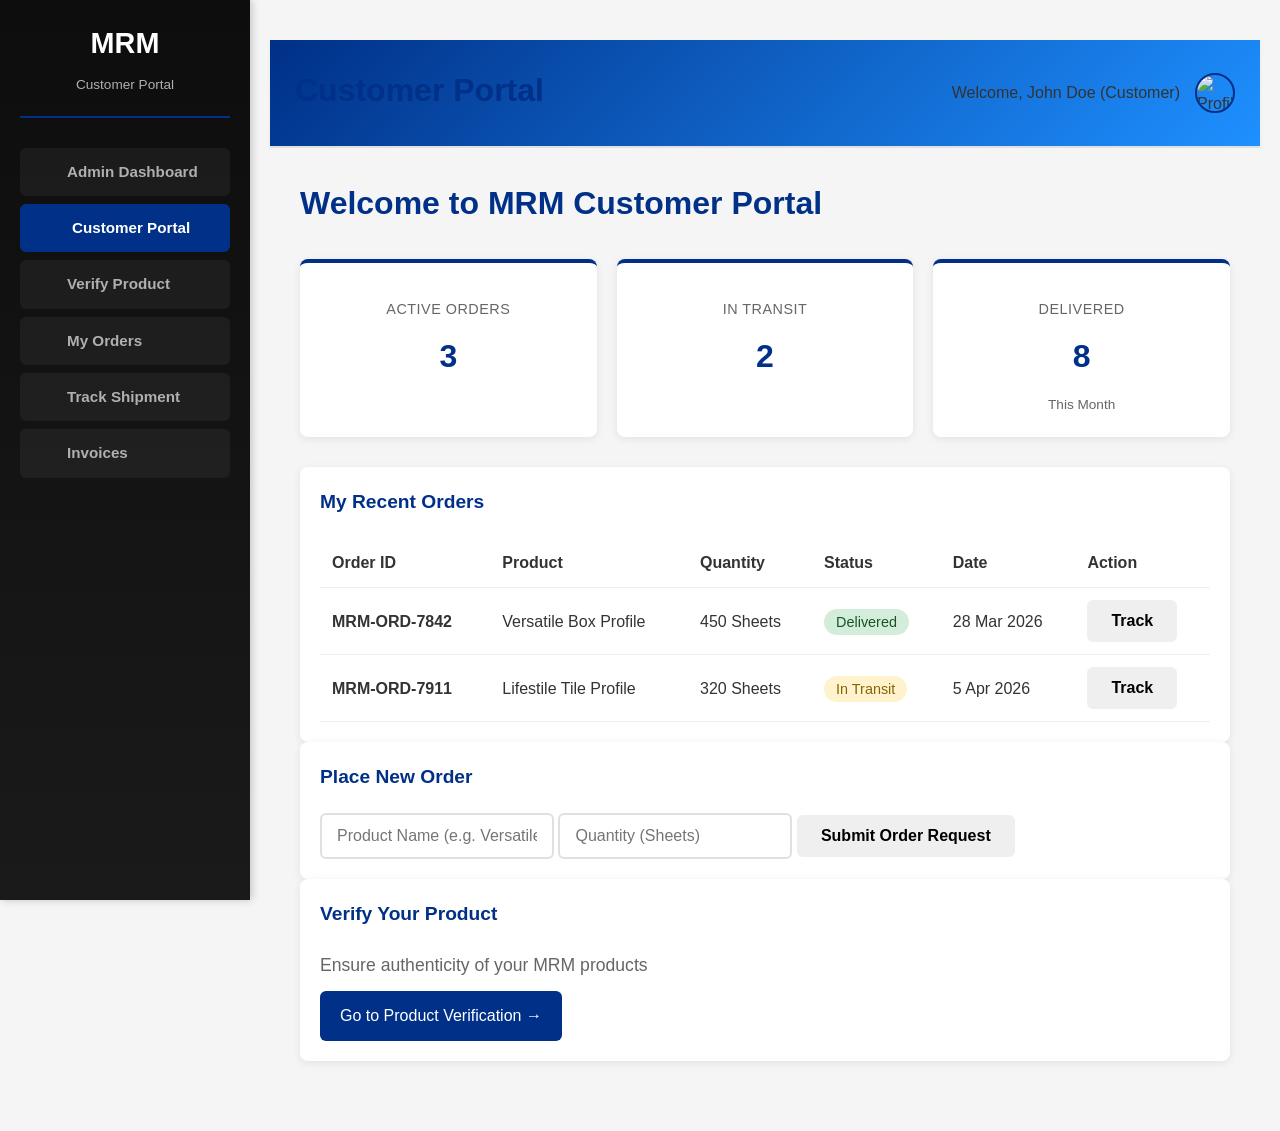
==== customer-portal.html @ 30ee1df3 "Add files via upload" ====
<!DOCTYPE html>
<html lang="en">
<head>
  <meta charset="UTF-8">
  <meta name="viewport" content="width=device-width, initial-scale=1.0">
  <title>Customer Portal | Mabati Rolling Mills</title>
  <link rel="stylesheet" href="styles.css">
<body>
  <div class="dashboard-container">
    
    <!-- Sidebar -->
    <aside class="sidebar">
      <div class="logo">
        <h2>MRM</h2>
        <p>Customer Portal</p>
      </div>
      <nav>
        <a href="dashboard.html"><i class="fas fa-tachometer-alt"></i> Admin Dashboard</a>
        <a href="customer-portal.html" class="active"><i class="fas fa-users"></i> Customer Portal</a>
        <a href="verification.html"><i class="fas fa-shield-alt"></i> Verify Product</a>
        <a href="#"><i class="fas fa-shopping-cart"></i> My Orders</a>
        <a href="#"><i class="fas fa-box"></i> Track Shipment</a>
        <a href="#"><i class="fas fa-file-invoice"></i> Invoices</a>
      </nav>
    </aside>

    <!-- Main Content -->
    <main class="main-content">
      <header class="top-navbar">
        <h2>Customer Portal</h2>
        <div class="user-info">
          <span>Welcome, John Doe (Customer)</span>
          <img src="https://via.placeholder.com/40" alt="Profile" class="profile-pic">
        </div>
      </header>

      <div class="content">
        <h1>Welcome to MRM Customer Portal</h1>
        <p class="date current-date"></p>

        <!-- Quick Stats -->
        <div class="kpi-grid">
          <div class="kpi-card">
            <i class="fas fa-shopping-bag"></i>
            <h3>Active Orders</h3>
            <h2>3</h2>
          </div>
          <div class="kpi-card">
            <i class="fas fa-truck"></i>
            <h3>In Transit</h3>
            <h2>2</h2>
          </div>
          <div class="kpi-card">
            <i class="fas fa-check-circle"></i>
            <h3>Delivered</h3>
            <h2>8</h2>
            <p>This Month</p>
          </div>
        </div>

        <!-- My Recent Orders -->
        <div class="card">
          <h3>My Recent Orders</h3>
          <table class="order-table">
            <thead>
              <tr>
                <th>Order ID</th>
                <th>Product</th>
                <th>Quantity</th>
                <th>Status</th>
                <th>Date</th>
                <th>Action</th>
              </tr>
            </thead>
            <tbody>
              <tr>
                <td><strong>MRM-ORD-7842</strong></td>
                <td>Versatile Box Profile</td>
                <td>450 Sheets</td>
                <td><span class="status delivered">Delivered</span></td>
                <td>28 Mar 2026</td>
                <td><button class="small-btn">Track</button></td>
              </tr>
              <tr>
                <td><strong>MRM-ORD-7911</strong></td>
                <td>Lifestile Tile Profile</td>
                <td>320 Sheets</td>
                <td><span class="status transit">In Transit</span></td>
                <td>5 Apr 2026</td>
                <td><button class="small-btn">Track</button></td>
              </tr>
            </tbody>
          </table>
        </div>

        <!-- Quick Order -->
        <div class="card">
          <h3>Place New Order</h3>
          <div class="order-form">
            <input type="text" placeholder="Product Name (e.g. Versatile)">
            <input type="number" placeholder="Quantity (Sheets)">
            <button onclick="placeOrder()">Submit Order Request</button>
          </div>
        </div>

        <!-- Product Verification Quick Access -->
        <div class="card">
          <h3>Verify Your Product</h3>
          <p>Ensure authenticity of your MRM products</p>
          <a href="verification.html" class="verify-link">
            <i class="fas fa-shield-alt"></i> Go to Product Verification →
          </a>
        </div>
      </div>
    </main>
  </div>

  <script src="assets/js/script.js"></script>
  <script>
    function placeOrder() {
      alert("✅ Order Request Submitted Successfully!\nOur sales team will contact you shortly.");
    }
  </script>
</body>
</html>
---- styles.css ----
/* ===== GLOBAL STYLES ===== */
* {
    margin: 0;
    padding: 0;
    box-sizing: border-box;
}

:root {
    --primary-color: #003087;
    --secondary-color: #1e90ff;
    --dark-bg: #1a1a1a;
    --light-bg: #f5f5f5;
    --white: #ffffff;
    --text-dark: #333333;
    --text-light: #666666;
    --border-color: #e0e0e0;
    --success: #27ae60;
    --warning: #f39c12;
    --danger: #e74c3c;
    --sidebar-width: 250px;
}

html {
    scroll-behavior: smooth;
}

body {
    font-family: 'Segoe UI', Tahoma, Geneva, Verdana, sans-serif;
    background-color: var(--light-bg);
    color: var(--text-dark);
    line-height: 1.6;
    margin: 0;
    padding: 0;
}

/* ===== HEADER & NAVIGATION ===== */
header {
    background: linear-gradient(135deg, var(--primary-color) 0%, var(--secondary-color) 100%);
    color: var(--white);
    padding: 30px 20px;
    text-align: center;
    box-shadow: 0 2px 8px rgba(0, 0, 0, 0.1);
    border-bottom: 4px solid var(--primary-color);
}

header h1 {
    font-size: 2em;
    margin: 0;
    font-weight: 700;
    text-shadow: 1px 1px 2px rgba(0, 0, 0, 0.2);
}

header h2 {
    font-size: 1.5em;
    margin: 10px 0 0 0;
    font-weight: 600;
}

header p {
    font-size: 0.95em;
    margin-top: 10px;
    opacity: 0.95;
}

nav {
    background-color: var(--dark-bg);
    padding: 15px 0;
    text-align: center;
    display: flex;
    justify-content: center;
    gap: 30px;
    flex-wrap: wrap;
}

nav a {
    color: var(--white);
    text-decoration: none;
    font-size: 1em;
    font-weight: 600;
    padding: 8px 16px;
    border-radius: 4px;
    transition: all 0.3s ease;
    display: inline-block;
}

nav a:hover {
    background-color: var(--primary-color);
    transform: translateY(-2px);
}

/* ===== MAIN CONTENT ===== */
main {
    padding: 40px 20px;
    max-width: 1400px;
    margin: 0 auto;
}

main h2 {
    color: var(--primary-color);
    font-size: 2em;
    margin-bottom: 15px;
    font-weight: 700;
}

main p {
    color: var(--text-light);
    font-size: 1.1em;
    line-height: 1.8;
}

/* ===== CONTAINER STYLES ===== */
.container {
    max-width: 500px;
    margin: 50px auto;
    padding: 30px;
    background-color: var(--white);
    border-radius: 8px;
    box-shadow: 0 4px 12px rgba(0, 0, 0, 0.1);
}

.container h2 {
    color: var(--primary-color);
    margin-bottom: 30px;
    text-align: center;
    font-size: 1.8em;
}

/* ===== FORMS ===== */
form {
    display: flex;
    flex-direction: column;
    gap: 15px;
}

input[type="text"],
input[type="password"],
input[type="email"],
input[type="number"],
input[type="date"],
select,
textarea {
    padding: 12px 15px;
    border: 2px solid var(--border-color);
    border-radius: 6px;
    font-size: 1em;
    font-family: inherit;
    transition: border-color 0.3s ease;
}

input[type="text"]:focus,
input[type="password"]:focus,
input[type="email"]:focus,
input[type="number"]:focus,
input[type="date"]:focus,
select:focus,
textarea:focus {
    outline: none;
    border-color: var(--primary-color);
    box-shadow: 0 0 6px rgba(0, 48, 135, 0.2);
}

textarea {
    resize: vertical;
    min-height: 120px;
}

/* ===== BUTTONS ===== */
button,
.btn {
    padding: 12px 24px;
    border: none;
    border-radius: 6px;
    font-size: 1em;
    font-weight: 600;
    cursor: pointer;
    transition: all 0.3s ease;
    display: inline-block;
    text-align: center;
    text-decoration: none;
}

button:hover,
.btn:hover {
    transform: translateY(-2px);
    box-shadow: 0 4px 12px rgba(0, 0, 0, 0.15);
}

button:active,
.btn:active {
    transform: translateY(0);
}

button[type="submit"],
.btn-primary {
    background-color: var(--primary-color);
    color: var(--white);
}

button[type="submit"]:hover,
.btn-primary:hover {
    background-color: #002058;
}

.btn-secondary {
    background-color: var(--secondary-color);
    color: var(--white);
}

.btn-secondary:hover {
    background-color: #1873cc;
}

.btn-success {
    background-color: var(--success);
    color: var(--white);
}

.btn-success:hover {
    background-color: #229954;
}

.btn-danger {
    background-color: var(--danger);
    color: var(--white);
}

.btn-danger:hover {
    background-color: #c0392b;
}

.btn-warning {
    background-color: var(--warning);
    color: var(--white);
}

.btn-warning:hover {
    background-color: #d68910;
}

/* ===== DASHBOARD LAYOUT ===== */
.dashboard-container {
    display: flex;
    min-height: 100vh;
    background-color: var(--light-bg);
}

.sidebar {
    width: var(--sidebar-width);
    background: linear-gradient(180deg, #0d0d0d 0%, var(--dark-bg) 100%);
    color: var(--white);
    padding: 20px;
    position: fixed;
    height: 100vh;
    overflow-y: auto;
    box-shadow: 2px 0 8px rgba(0, 0, 0, 0.2);
    z-index: 1000;
}

.sidebar::-webkit-scrollbar {
    width: 6px;
}

.sidebar::-webkit-scrollbar-track {
    background: rgba(255, 255, 255, 0.1);
}

.sidebar::-webkit-scrollbar-thumb {
    background: rgba(255, 255, 255, 0.3);
    border-radius: 3px;
}

.sidebar::-webkit-scrollbar-thumb:hover {
    background: rgba(255, 255, 255, 0.5);
}

.logo {
    text-align: center;
    margin-bottom: 30px;
    padding-bottom: 20px;
    border-bottom: 2px solid var(--primary-color);
}

.logo h2 {
    font-size: 1.8em;
    font-weight: 700;
    margin: 0 0 8px 0;
    color: var(--white);
}

.logo p {
    font-size: 0.85em;
    color: #b0b0b0;
    margin: 0;
}

.sidebar nav {
    display: flex;
    flex-direction: column;
    gap: 8px;
    padding: 0;
    background: none;
}

.sidebar nav a {
    padding: 12px 15px;
    border-radius: 6px;
    color: #b0b0b0;
    text-decoration: none;
    font-size: 0.95em;
    transition: all 0.3s ease;
    display: flex;
    align-items: center;
    gap: 12px;
    background: rgba(255, 255, 255, 0.05);
}

.sidebar nav a:hover,
.sidebar nav a.active {
    background-color: var(--primary-color);
    color: var(--white);
    padding-left: 20px;
}

.sidebar nav i {
    font-size: 1.1em;
    min-width: 20px;
}

.main-content {
    margin-left: var(--sidebar-width);
    flex: 1;
    display: flex;
    flex-direction: column;
}

/* ===== TOP NAVBAR ===== */
.top-navbar {
    display: flex;
    justify-content: space-between;
    align-items: center;
    background-color: var(--white);
    padding: 15px 25px;
    border-bottom: 2px solid var(--border-color);
    box-shadow: 0 2px 4px rgba(0, 0, 0, 0.05);
}

.search-bar input {
    padding: 10px 15px;
    border: 2px solid var(--border-color);
    border-radius: 6px;
    width: 250px;
    font-size: 0.95em;
}

.search-bar input:focus {
    border-color: var(--primary-color);
    box-shadow: 0 0 6px rgba(0, 48, 135, 0.15);
}

.user-info {
    display: flex;
    align-items: center;
    gap: 15px;
    color: var(--text-dark);
}

.user-info i {
    font-size: 1.2em;
    cursor: pointer;
    transition: color 0.3s ease;
}

.user-info i:hover {
    color: var(--primary-color);
}

.profile-pic {
    width: 40px;
    height: 40px;
    border-radius: 50%;
    border: 2px solid var(--primary-color);
    cursor: pointer;
}

/* ===== CONTENT AREA ===== */
.content {
    padding: 30px;
    flex: 1;
    background-color: var(--light-bg);
}

.content h1 {
    color: var(--primary-color);
    font-size: 2em;
    margin-bottom: 10px;
}

.date {
    color: var(--text-light);
    margin-bottom: 30px;
    font-size: 0.95em;
}

/* ===== KPI CARDS ===== */
.kpi-grid {
    display: grid;
    grid-template-columns: repeat(auto-fit, minmax(250px, 1fr));
    gap: 20px;
    margin-bottom: 30px;
}

.kpi-card {
    background-color: var(--white);
    padding: 20px;
    border-radius: 8px;
    box-shadow: 0 2px 8px rgba(0, 0, 0, 0.08);
    text-align: center;
    transition: all 0.3s ease;
    border-top: 4px solid var(--primary-color);
}

.kpi-card:hover {
    transform: translateY(-4px);
    box-shadow: 0 4px 16px rgba(0, 0, 0, 0.12);
}

.kpi-card i {
    font-size: 2.5em;
    color: var(--primary-color);
    margin-bottom: 15px;
    display: block;
}

.kpi-card h3 {
    color: var(--text-light);
    font-size: 0.9em;
    font-weight: 500;
    margin-bottom: 10px;
    text-transform: uppercase;
    letter-spacing: 0.5px;
}

.kpi-card h2 {
    color: var(--primary-color);
    font-size: 2em;
    margin: 10px 0;
    font-weight: 700;
}

.kpi-card p {
    font-size: 0.85em;
    margin: 10px 0 0 0;
}

.kpi-card .positive {
    color: var(--success);
    font-weight: 600;
}

.kpi-card .warning {
    color: var(--warning);
    font-weight: 600;
}

.kpi-card .danger {
    color: var(--danger);
    font-weight: 600;
}

/* ===== GRID & CARDS ===== */
.grid-2 {
    display: grid;
    grid-template-columns: repeat(auto-fit, minmax(500px, 1fr));
    gap: 20px;
    margin-bottom: 30px;
}

.card {
    background-color: var(--white);
    padding: 20px;
    border-radius: 8px;
    box-shadow: 0 2px 8px rgba(0, 0, 0, 0.08);
    transition: all 0.3s ease;
}

.card:hover {
    box-shadow: 0 4px 16px rgba(0, 0, 0, 0.12);
}

.card h3 {
    color: var(--primary-color);
    margin-bottom: 20px;
    font-size: 1.2em;
    font-weight: 600;
}

.chart-placeholder {
    background-color: var(--light-bg);
    padding: 40px;
    border-radius: 6px;
    text-align: center;
    color: var(--text-light);
    min-height: 250px;
    display: flex;
    align-items: center;
    justify-content: center;
}

/* ===== ACTIVITY LIST ===== */
.activity-list {
    list-style: none;
    padding: 0;
}

.activity-list li {
    padding: 12px;
    border-bottom: 1px solid var(--border-color);
    color: var(--text-dark);
    font-size: 0.95em;
    line-height: 1.6;
}

.activity-list li:last-child {
    border-bottom: none;
}

.activity-list strong {
    color: var(--primary-color);
    font-weight: 600;
}

/* ===== QUICK ACTIONS ===== */
.quick-actions {
    background-color: var(--white);
    padding: 20px;
    border-radius: 8px;
    box-shadow: 0 2px 8px rgba(0, 0, 0, 0.08);
}

.quick-actions h3 {
    color: var(--primary-color);
    margin-bottom: 20px;
    font-size: 1.2em;
}

.quick-actions button {
    margin-right: 10px;
    margin-bottom: 10px;
}

/* ===== RESPONSIVE DESIGN ===== */
@media (max-width: 768px) {
    .dashboard-container {
        flex-direction: column;
    }

    .sidebar {
        width: 100%;
        height: auto;
        position: relative;
        padding: 15px;
    }

    .main-content {
        margin-left: 0;
    }

    .logo {
        display: flex;
        align-items: center;
        gap: 10px;
        justify-content: flex-start;
        border-bottom: 1px solid var(--primary-color);
        margin-bottom: 15px;
    }

    .logo h2,
    .logo p {
        margin: 0;
    }

    .sidebar nav {
        flex-direction: row;
        flex-wrap: wrap;
        gap: 10px;
    }

    .sidebar nav a {
        font-size: 0.85em;
        padding: 8px 12px;
    }

    .top-navbar {
        flex-direction: column;
        gap: 15px;
        align-items: flex-start;
    }

    .search-bar input {
        width: 100%;
    }

    .content {
        padding: 15px;
    }

    .content h1 {
        font-size: 1.5em;
    }

    .grid-2 {
        grid-template-columns: 1fr;
    }

    header {
        padding: 20px 10px;
    }

    header h1 {
        font-size: 1.3em;
    }

    .quick-actions button {
        width: 100%;
        margin-bottom: 10px;
    }

    nav {
        gap: 10px;
    }

    nav a {
        font-size: 0.85em;
        padding: 6px 12px;
    }
}

@media (max-width: 480px) {
    .kpi-grid {
        grid-template-columns: 1fr;
    }

    header h1 {
        font-size: 1.1em;
    }

    .container {
        margin: 20px 10px;
        padding: 20px;
    }

    main {
        padding: 20px 10px;
    }

    .content {
        padding: 10px;
    }

    .card {
        padding: 15px;
    }

    .chart-placeholder {
        min-height: 150px;
        font-size: 0.85em;
    }

    .user-info {
        font-size: 0.85em;
    }

    .search-bar input {
        font-size: 0.85em;
    }
}

/* ===== UTILITY CLASSES ===== */
.text-center {
    text-align: center;
}

.mt-20 {
    margin-top: 20px;
}

.mb-20 {
    margin-bottom: 20px;
}

.p-20 {
    padding: 20px;
}

.rounded {
    border-radius: 6px;
}

.shadow {
    box-shadow: 0 2px 8px rgba(0, 0, 0, 0.1);
}

.hidden {
    display: none;
}

.visible {
    display: block;
}
.login-body {
  background: linear-gradient(135deg, #003087, #0056b3);
  height: 100vh;
  display: flex;
  align-items: center;
  justify-content: center;
}

.login-container {
  width: 100%;
  max-width: 420px;
}

.login-box {
  background: white;
  padding: 40px 30px;
  border-radius: 12px;
  box-shadow: 0 10px 30px rgba(0,0,0,0.2);
  text-align: center;
}

.login-header h1 {
  color: #003087;
  font-size: 42px;
  margin-bottom: 5px;
}

.login-btn {
  width: 100%;
  padding: 14px;
  background: #003087;
  color: white;
  border: none;
  border-radius: 6px;
  font-size: 1.1rem;
  cursor: pointer;
  margin-top: 15px;
}

.input-group {
  position: relative;
  margin: 15px 0;
}

.input-group i {
  position: absolute;
  left: 12px;
  top: 12px;
  color: #b10c0c;
}

.input-group input {
  width: 100%;
  padding: 12px 12px 12px 40px;
  border: 1px solid #ddd;
  border-radius: 6px;
}

.order-table {
  width: 100%;
  border-collapse: collapse;
}

.order-table th, .order-table td {
  padding: 12px;
  text-align: left;
  border-bottom: 1px solid #eee;
}

.status {
  padding: 5px 12px;
  border-radius: 20px;
  font-size: 0.9rem;
}

.status.delivered { background: white; color: green155724; }
.status.transit { background: yellow; color: brown; }

.verify-link {
  display: inline-block;
  padding: 12px 20px;
  background: #003087;
  color: white;
  text-decoration: none;
  border-radius: 6px;
  margin-top: 10px;
}
.login-body {
  background: linear-gradient(135deg, #003087, #0056b3);
  height: 100vh;
  display: flex;
  align-items: center;
  justify-content: center;
}

.login-container {
  width: 100%;
  max-width: 420px;
}

.login-box {
  background: white;
  padding: 40px 30px;
  border-radius: 12px;
  box-shadow: 0 10px 30px rgba(0,0,0,0.2);
  text-align: center;
}

.login-header h1 {
  color: #003087;
  font-size: 42px;
  margin-bottom: 5px;
}

.login-btn {
  width: 100%;
  padding: 14px;
  background: #003087;
  color: white;
  border: none;
  border-radius: 6px;
  font-size: 1.1rem;
  cursor: pointer;
  margin-top: 15px;
}

.input-group {
  position: relative;
  margin: 15px 0;
}

.input-group i {
  position: absolute;
  left: 12px;
  top: 12px;
  color: #666;
}

.input-group input {
  width: 100%;
  padding: 12px 12px 12px 40px;
  border: 1px solid #ddd;
  border-radius: 6px;
}

.order-table {
  width: 100%;
  border-collapse: collapse;
}

.order-table th, .order-table td {
  padding: 12px;
  text-align: left;
  border-bottom: 1px solid #eee;
}

.status {
  padding: 5px 12px;
  border-radius: 20px;
  font-size: 0.9rem;
}

.status.delivered { background: #d4edda; color: #155724; }
.status.transit { background: #fff3cd; color: #856404; }

.verify-link {
  display: inline-block;
  padding: 12px 20px;
  background: #003087;
  color: white;
  text-decoration: none;
  border-radius: 6px;
  margin-top: 10px;
}
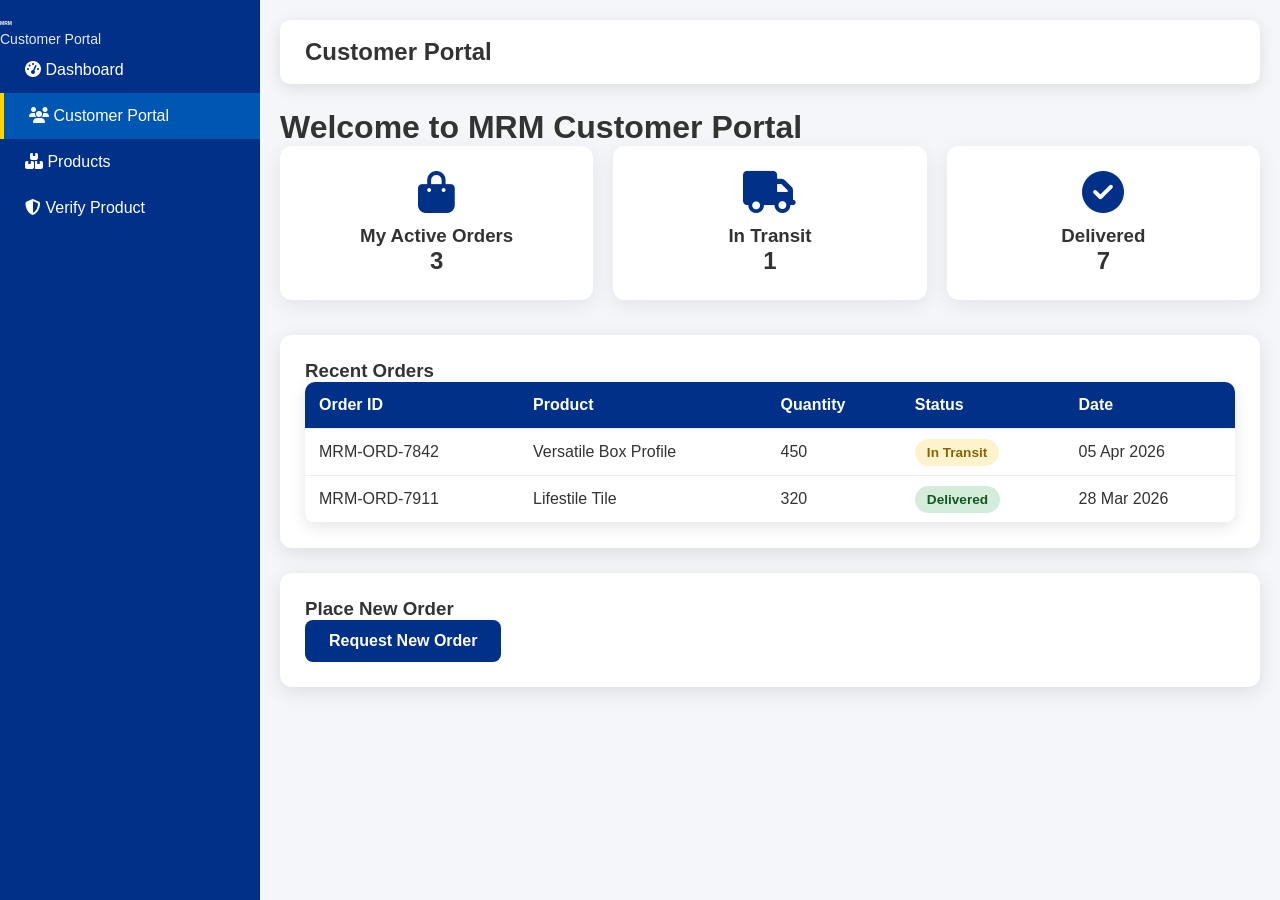
==== commit 145e8783: "Add files via upload Updated changes" ====
--- a/customer-portal.html
+++ b/customer-portal.html
@@ -3,64 +3,55 @@
 <head>
   <meta charset="UTF-8">
   <meta name="viewport" content="width=device-width, initial-scale=1.0">
-  <title>Customer Portal | Mabati Rolling Mills</title>
+  <title>Customer Portal | MRM</title>
   <link rel="stylesheet" href="styles.css">
+  <link rel="stylesheet" href="https://cdnjs.cloudflare.com/ajax/libs/font-awesome/6.5.0/css/all.min.css">
+</head>
 <body>
   <div class="dashboard-container">
-    
-    <!-- Sidebar -->
     <aside class="sidebar">
       <div class="logo">
         <h2>MRM</h2>
         <p>Customer Portal</p>
       </div>
+    
       <nav>
-        <a href="dashboard.html"><i class="fas fa-tachometer-alt"></i> Admin Dashboard</a>
+        <a href="dashboard.html"><i class="fas fa-tachometer-alt"></i> Dashboard</a>
         <a href="customer-portal.html" class="active"><i class="fas fa-users"></i> Customer Portal</a>
+        <a href="inventory.html"><i class="fas fa-boxes"></i> Products</a>
         <a href="verification.html"><i class="fas fa-shield-alt"></i> Verify Product</a>
-        <a href="#"><i class="fas fa-shopping-cart"></i> My Orders</a>
-        <a href="#"><i class="fas fa-box"></i> Track Shipment</a>
-        <a href="#"><i class="fas fa-file-invoice"></i> Invoices</a>
       </nav>
     </aside>
 
-    <!-- Main Content -->
     <main class="main-content">
       <header class="top-navbar">
         <h2>Customer Portal</h2>
-        <div class="user-info">
-          <span>Welcome, John Doe (Customer)</span>
-          <img src="https://via.placeholder.com/40" alt="Profile" class="profile-pic">
-        </div>
       </header>
 
       <div class="content">
         <h1>Welcome to MRM Customer Portal</h1>
-        <p class="date current-date"></p>
+        <p class="current-date"></p>
 
-        <!-- Quick Stats -->
         <div class="kpi-grid">
           <div class="kpi-card">
             <i class="fas fa-shopping-bag"></i>
-            <h3>Active Orders</h3>
+            <h3>My Active Orders</h3>
             <h2>3</h2>
           </div>
           <div class="kpi-card">
             <i class="fas fa-truck"></i>
             <h3>In Transit</h3>
-            <h2>2</h2>
+            <h2>1</h2>
           </div>
           <div class="kpi-card">
             <i class="fas fa-check-circle"></i>
             <h3>Delivered</h3>
-            <h2>8</h2>
-            <p>This Month</p>
+            <h2>7</h2>
           </div>
         </div>
 
-        <!-- My Recent Orders -->
         <div class="card">
-          <h3>My Recent Orders</h3>
+          <h3>Recent Orders</h3>
           <table class="order-table">
             <thead>
               <tr>
@@ -69,47 +60,30 @@
                 <th>Quantity</th>
                 <th>Status</th>
                 <th>Date</th>
-                <th>Action</th>
               </tr>
             </thead>
             <tbody>
               <tr>
-                <td><strong>MRM-ORD-7842</strong></td>
+                <td>MRM-ORD-7842</td>
                 <td>Versatile Box Profile</td>
-                <td>450 Sheets</td>
+                <td>450</td>
+                <td><span class="status transit">In Transit</span></td>
+                <td>05 Apr 2026</td>
+              </tr>
+              <tr>
+                <td>MRM-ORD-7911</td>
+                <td>Lifestile Tile</td>
+                <td>320</td>
                 <td><span class="status delivered">Delivered</span></td>
                 <td>28 Mar 2026</td>
-                <td><button class="small-btn">Track</button></td>
-              </tr>
-              <tr>
-                <td><strong>MRM-ORD-7911</strong></td>
-                <td>Lifestile Tile Profile</td>
-                <td>320 Sheets</td>
-                <td><span class="status transit">In Transit</span></td>
-                <td>5 Apr 2026</td>
-                <td><button class="small-btn">Track</button></td>
               </tr>
             </tbody>
           </table>
         </div>
 
-        <!-- Quick Order -->
         <div class="card">
           <h3>Place New Order</h3>
-          <div class="order-form">
-            <input type="text" placeholder="Product Name (e.g. Versatile)">
-            <input type="number" placeholder="Quantity (Sheets)">
-            <button onclick="placeOrder()">Submit Order Request</button>
-          </div>
-        </div>
-
-        <!-- Product Verification Quick Access -->
-        <div class="card">
-          <h3>Verify Your Product</h3>
-          <p>Ensure authenticity of your MRM products</p>
-          <a href="verification.html" class="verify-link">
-            <i class="fas fa-shield-alt"></i> Go to Product Verification →
-          </a>
+          <button onclick="placeOrder()" class="action-btn">Request New Order</button>
         </div>
       </div>
     </main>
@@ -118,7 +92,7 @@
   <script src="assets/js/script.js"></script>
   <script>
     function placeOrder() {
-      alert("✅ Order Request Submitted Successfully!\nOur sales team will contact you shortly.");
+      alert("✅ Order request submitted successfully!\nOur team will contact you shortly.");
     }
   </script>
 </body>
--- a/styles.css
+++ b/styles.css
@@ -1,883 +1,619 @@
-/* ===== GLOBAL STYLES ===== */
+/* ====================== MRM INVENTORY & ORDER MANAGEMENT SYSTEM ====================== */
+/* Final Complete CSS - Covers All Pages */
+
 * {
     margin: 0;
     padding: 0;
     box-sizing: border-box;
 }
 
-:root {
-    --primary-color: #003087;
-    --secondary-color: #1e90ff;
-    --dark-bg: #1a1a1a;
-    --light-bg: #f5f5f5;
-    --white: #ffffff;
-    --text-dark: #333333;
-    --text-light: #666666;
-    --border-color: #e0e0e0;
-    --success: #27ae60;
-    --warning: #f39c12;
-    --danger: #e74c3c;
-    --sidebar-width: 250px;
-}
-
-html {
-    scroll-behavior: smooth;
-}
-
 body {
     font-family: 'Segoe UI', Tahoma, Geneva, Verdana, sans-serif;
-    background-color: var(--light-bg);
-    color: var(--text-dark);
-    line-height: 1.6;
-    margin: 0;
-    padding: 0;
-}
-
-/* ===== HEADER & NAVIGATION ===== */
-header {
-    background: linear-gradient(135deg, var(--primary-color) 0%, var(--secondary-color) 100%);
-    color: var(--white);
-    padding: 30px 20px;
-    text-align: center;
-    box-shadow: 0 2px 8px rgba(0, 0, 0, 0.1);
-    border-bottom: 4px solid var(--primary-color);
-}
-
-header h1 {
-    font-size: 2em;
-    margin: 0;
-    font-weight: 700;
-    text-shadow: 1px 1px 2px rgba(0, 0, 0, 0.2);
-}
-
-header h2 {
-    font-size: 1.5em;
-    margin: 10px 0 0 0;
-    font-weight: 600;
-}
-
-header p {
-    font-size: 0.95em;
-    margin-top: 10px;
-    opacity: 0.95;
-}
-
-nav {
-    background-color: var(--dark-bg);
-    padding: 15px 0;
-    text-align: center;
-    display: flex;
-    justify-content: center;
-    gap: 30px;
-    flex-wrap: wrap;
-}
-
-nav a {
-    color: var(--white);
-    text-decoration: none;
-    font-size: 1em;
-    font-weight: 600;
-    padding: 8px 16px;
-    border-radius: 4px;
-    transition: all 0.3s ease;
-    display: inline-block;
-}
-
-nav a:hover {
-    background-color: var(--primary-color);
-    transform: translateY(-2px);
-}
-
-/* ===== MAIN CONTENT ===== */
-main {
-    padding: 40px 20px;
-    max-width: 1400px;
-    margin: 0 auto;
-}
-
-main h2 {
-    color: var(--primary-color);
-    font-size: 2em;
-    margin-bottom: 15px;
-    font-weight: 700;
-}
-
-main p {
-    color: var(--text-light);
-    font-size: 1.1em;
-    line-height: 1.8;
-}
-
-/* ===== CONTAINER STYLES ===== */
-.container {
-    max-width: 500px;
-    margin: 50px auto;
-    padding: 30px;
-    background-color: var(--white);
-    border-radius: 8px;
-    box-shadow: 0 4px 12px rgba(0, 0, 0, 0.1);
-}
-
-.container h2 {
-    color: var(--primary-color);
-    margin-bottom: 30px;
-    text-align: center;
-    font-size: 1.8em;
-}
-
-/* ===== FORMS ===== */
-form {
-    display: flex;
-    flex-direction: column;
-    gap: 15px;
-}
-
-input[type="text"],
-input[type="password"],
-input[type="email"],
-input[type="number"],
-input[type="date"],
-select,
-textarea {
-    padding: 12px 15px;
-    border: 2px solid var(--border-color);
-    border-radius: 6px;
-    font-size: 1em;
-    font-family: inherit;
-    transition: border-color 0.3s ease;
-}
-
-input[type="text"]:focus,
-input[type="password"]:focus,
-input[type="email"]:focus,
-input[type="number"]:focus,
-input[type="date"]:focus,
-select:focus,
-textarea:focus {
-    outline: none;
-    border-color: var(--primary-color);
-    box-shadow: 0 0 6px rgba(0, 48, 135, 0.2);
-}
-
-textarea {
-    resize: vertical;
-    min-height: 120px;
-}
-
-/* ===== BUTTONS ===== */
-button,
-.btn {
-    padding: 12px 24px;
-    border: none;
-    border-radius: 6px;
-    font-size: 1em;
-    font-weight: 600;
-    cursor: pointer;
-    transition: all 0.3s ease;
-    display: inline-block;
-    text-align: center;
-    text-decoration: none;
-}
-
-button:hover,
-.btn:hover {
-    transform: translateY(-2px);
-    box-shadow: 0 4px 12px rgba(0, 0, 0, 0.15);
-}
-
-button:active,
-.btn:active {
-    transform: translateY(0);
-}
-
-button[type="submit"],
-.btn-primary {
-    background-color: var(--primary-color);
-    color: var(--white);
-}
-
-button[type="submit"]:hover,
-.btn-primary:hover {
-    background-color: #002058;
-}
-
-.btn-secondary {
-    background-color: var(--secondary-color);
-    color: var(--white);
-}
-
-.btn-secondary:hover {
-    background-color: #1873cc;
-}
-
-.btn-success {
-    background-color: var(--success);
-    color: var(--white);
-}
-
-.btn-success:hover {
-    background-color: #229954;
-}
-
-.btn-danger {
-    background-color: var(--danger);
-    color: var(--white);
-}
-
-.btn-danger:hover {
-    background-color: #c0392b;
-}
-
-.btn-warning {
-    background-color: var(--warning);
-    color: var(--white);
-}
-
-.btn-warning:hover {
-    background-color: #d68910;
-}
-
-/* ===== DASHBOARD LAYOUT ===== */
+    background: #f4f6f9;
+    color: #333;
+}
+
+/* ====================== SIDEBAR ====================== */
 .dashboard-container {
     display: flex;
     min-height: 100vh;
-    background-color: var(--light-bg);
 }
 
 .sidebar {
-    width: var(--sidebar-width);
-    background: linear-gradient(180deg, #0d0d0d 0%, var(--dark-bg) 100%);
-    color: var(--white);
-    padding: 20px;
+    width: 260px;
+    background: #003087;
+    color: white;
+    padding: 20px 0;
     position: fixed;
     height: 100vh;
     overflow-y: auto;
-    box-shadow: 2px 0 8px rgba(0, 0, 0, 0.2);
-    z-index: 1000;
-}
-
-.sidebar::-webkit-scrollbar {
-    width: 6px;
-}
-
-.sidebar::-webkit-scrollbar-track {
-    background: rgba(255, 255, 255, 0.1);
-}
-
-.sidebar::-webkit-scrollbar-thumb {
-    background: rgba(255, 255, 255, 0.3);
-    border-radius: 3px;
-}
-
-.sidebar::-webkit-scrollbar-thumb:hover {
-    background: rgba(255, 255, 255, 0.5);
-}
-
-.logo {
+    z-index: 100;
+}
+
+.logo.img-container {
     text-align: center;
     margin-bottom: 30px;
-    padding-bottom: 20px;
-    border-bottom: 2px solid var(--primary-color);
+    padding: 0 20px;
+    max-width: 100%;
 }
 
 .logo h2 {
-    font-size: 1.8em;
-    font-weight: 700;
-    margin: 0 0 8px 0;
-    color: var(--white);
+    font-size: 5px;
+    margin-bottom: 5px;
 }
 
 .logo p {
-    font-size: 0.85em;
-    color: #b0b0b0;
-    margin: 0;
-}
-
-.sidebar nav {
-    display: flex;
-    flex-direction: column;
-    gap: 8px;
-    padding: 0;
-    background: none;
+    font-size: 14px;
+    opacity: 0.9;
 }
 
 .sidebar nav a {
-    padding: 12px 15px;
-    border-radius: 6px;
-    color: #b0b0b0;
+    display: block;
+    padding: 14px 25px;
+    color: white;
     text-decoration: none;
-    font-size: 0.95em;
-    transition: all 0.3s ease;
-    display: flex;
-    align-items: center;
-    gap: 12px;
-    background: rgba(255, 255, 255, 0.05);
+    transition: all 0.3s;
 }
 
 .sidebar nav a:hover,
 .sidebar nav a.active {
-    background-color: var(--primary-color);
-    color: var(--white);
-    padding-left: 20px;
-}
-
-.sidebar nav i {
-    font-size: 1.1em;
-    min-width: 20px;
-}
-
+    background: #0056b3;
+    border-left: 4px solid #ffd700;
+}
+
+/* ====================== MAIN CONTENT ====================== */
 .main-content {
-    margin-left: var(--sidebar-width);
     flex: 1;
-    display: flex;
-    flex-direction: column;
-}
-
-/* ===== TOP NAVBAR ===== */
+    margin-left: 260px;
+    padding: 20px;
+}
+
 .top-navbar {
+    background: white;
+    padding: 18px 25px;
+    border-radius: 10px;
+    box-shadow: 0 4px 15px rgba(0,0,0,0.1);
+    margin-bottom: 25px;
     display: flex;
     justify-content: space-between;
     align-items: center;
-    background-color: var(--white);
-    padding: 15px 25px;
-    border-bottom: 2px solid var(--border-color);
-    box-shadow: 0 2px 4px rgba(0, 0, 0, 0.05);
-}
-
-.search-bar input {
-    padding: 10px 15px;
-    border: 2px solid var(--border-color);
-    border-radius: 6px;
-    width: 250px;
-    font-size: 0.95em;
-}
-
-.search-bar input:focus {
-    border-color: var(--primary-color);
-    box-shadow: 0 0 6px rgba(0, 48, 135, 0.15);
-}
-
-.user-info {
-    display: flex;
-    align-items: center;
-    gap: 15px;
-    color: var(--text-dark);
-}
-
-.user-info i {
-    font-size: 1.2em;
-    cursor: pointer;
-    transition: color 0.3s ease;
-}
-
-.user-info i:hover {
-    color: var(--primary-color);
-}
-
-.profile-pic {
-    width: 40px;
-    height: 40px;
-    border-radius: 50%;
-    border: 2px solid var(--primary-color);
-    cursor: pointer;
-}
-
-/* ===== CONTENT AREA ===== */
-.content {
-    padding: 30px;
-    flex: 1;
-    background-color: var(--light-bg);
-}
-
-.content h1 {
-    color: var(--primary-color);
-    font-size: 2em;
-    margin-bottom: 10px;
-}
-
-.date {
-    color: var(--text-light);
-    margin-bottom: 30px;
-    font-size: 0.95em;
-}
-
-/* ===== KPI CARDS ===== */
+}
+
+/* ====================== KPI CARDS ====================== */
 .kpi-grid {
     display: grid;
-    grid-template-columns: repeat(auto-fit, minmax(250px, 1fr));
+    grid-template-columns: repeat(auto-fit, minmax(240px, 1fr));
     gap: 20px;
-    margin-bottom: 30px;
+    margin-bottom: 35px;
 }
 
 .kpi-card {
-    background-color: var(--white);
-    padding: 20px;
-    border-radius: 8px;
-    box-shadow: 0 2px 8px rgba(0, 0, 0, 0.08);
+    background: white;
+    padding: 25px 20px;
+    border-radius: 12px;
+    box-shadow: 0 5px 20px rgba(0,0,0,0.08);
     text-align: center;
     transition: all 0.3s ease;
-    border-top: 4px solid var(--primary-color);
 }
 
 .kpi-card:hover {
-    transform: translateY(-4px);
-    box-shadow: 0 4px 16px rgba(0, 0, 0, 0.12);
+    transform: translateY(-8px);
+    box-shadow: 0 10px 25px rgba(0, 48, 135, 0.15);
 }
 
 .kpi-card i {
-    font-size: 2.5em;
-    color: var(--primary-color);
-    margin-bottom: 15px;
+    font-size: 42px;
+    color: #003087;
+    margin-bottom: 12px;
+}
+
+/* ====================== HERO IMAGE ====================== */
+.hero-image-container {
+    margin: 25px 0 35px 0;
+    border-radius: 12px;
+    overflow: hidden;
+    box-shadow: 0 8px 25px rgba(0,0,0,0.15);
+}
+
+.hero-image-container img {
+    width: 100%;
     display: block;
-}
-
-.kpi-card h3 {
-    color: var(--text-light);
-    font-size: 0.9em;
-    font-weight: 500;
-    margin-bottom: 10px;
-    text-transform: uppercase;
-    letter-spacing: 0.5px;
-}
-
-.kpi-card h2 {
-    color: var(--primary-color);
-    font-size: 2em;
-    margin: 10px 0;
-    font-weight: 700;
-}
-
-.kpi-card p {
-    font-size: 0.85em;
-    margin: 10px 0 0 0;
-}
-
-.kpi-card .positive {
-    color: var(--success);
+    transition: transform 0.4s ease;
+}
+
+.hero-image-container:hover img {
+    transform: scale(1.03);
+}
+
+/* ====================== BUTTONS ====================== */
+.btn, .login-btn, .action-btn, .track-btn, .verify-btn, button {
+    padding: 12px 24px;
+    background: #003087;
+    color: white;
+    border: none;
+    border-radius: 8px;
+    cursor: pointer;
+    font-size: 1rem;
+    transition: all 0.3s ease;
+    text-decoration: none;
+    display: inline-block;
+}
+
+.btn:hover, .login-btn:hover, .action-btn:hover, .track-btn:hover, .verify-btn:hover {
+    background: #0056b3;
+    transform: translateY(-2px);
+    box-shadow: 0 4px 12px rgba(0, 48, 135, 0.3);
+}
+
+/* ====================== TABLES ====================== */
+table {
+    width: 100%;
+    border-collapse: collapse;
+    background: white;
+    border-radius: 10px;
+    overflow: hidden;
+    box-shadow: 0 4px 15px rgba(0,0,0,0.1);
+}
+
+th, td {
+    padding: 14px;
+    text-align: left;
+    border-bottom: 1px solid #eee;
+}
+
+th {
+    background: #003087;
+    color: white;
+}
+
+/* Status Badges */
+.status {
+    padding: 6px 12px;
+    border-radius: 20px;
+    font-size: 0.85rem;
     font-weight: 600;
 }
 
-.kpi-card .warning {
-    color: var(--warning);
-    font-weight: 600;
-}
-
-.kpi-card .danger {
-    color: var(--danger);
-    font-weight: 600;
-}
-
-/* ===== GRID & CARDS ===== */
-.grid-2 {
-    display: grid;
-    grid-template-columns: repeat(auto-fit, minmax(500px, 1fr));
-    gap: 20px;
-    margin-bottom: 30px;
-}
-
+.status.good, .status.delivered { background: #d4edda; color: #155724; }
+.status.low, .status.transit { background: #fff3cd; color: #856404; }
+
+/* ====================== CARDS ====================== */
 .card {
-    background-color: var(--white);
-    padding: 20px;
-    border-radius: 8px;
-    box-shadow: 0 2px 8px rgba(0, 0, 0, 0.08);
-    transition: all 0.3s ease;
-}
-
-.card:hover {
-    box-shadow: 0 4px 16px rgba(0, 0, 0, 0.12);
-}
-
-.card h3 {
-    color: var(--primary-color);
-    margin-bottom: 20px;
-    font-size: 1.2em;
-    font-weight: 600;
-}
-
-.chart-placeholder {
-    background-color: var(--light-bg);
-    padding: 40px;
-    border-radius: 6px;
-    text-align: center;
-    color: var(--text-light);
-    min-height: 250px;
+    background: white;
+    padding: 25px;
+    border-radius: 12px;
+    box-shadow: 0 5px 20px rgba(0,0,0,0.1);
+    margin-bottom: 25px;
+}
+
+/* ====================== LOGIN PAGE ====================== */
+.login-body {
+    background: linear-gradient(135deg, #003087, #0056b3);
+    height: 100vh;
     display: flex;
     align-items: center;
     justify-content: center;
-}
-
-/* ===== ACTIVITY LIST ===== */
-.activity-list {
-    list-style: none;
-    padding: 0;
-}
-
-.activity-list li {
-    padding: 12px;
-    border-bottom: 1px solid var(--border-color);
-    color: var(--text-dark);
-    font-size: 0.95em;
-    line-height: 1.6;
-}
-
-.activity-list li:last-child {
-    border-bottom: none;
-}
-
-.activity-list strong {
-    color: var(--primary-color);
+    margin: 0;
+}
+
+.login-container {
+    width: 100%;
+    max-width: 420px;
+    padding: 20px;
+}
+
+.login-box {
+    background: white;
+    padding: 50px 40px;
+    border-radius: 16px;
+    box-shadow: 0 15px 35px rgba(0,0,0,0.25);
+    text-align: center;
+}
+
+.login-logo {
+    width: 135px;
+    margin-bottom: 15px;
+}
+
+.login-header h1 {
+    color: #003087;
+    font-size: 29px;
+    margin-bottom: 8px;
+}
+
+/* ====================== RESPONSIVE ====================== */
+@media (max-width: 768px) {
+    .sidebar {
+        width: 70px;
+    }
+    .main-content {
+        margin-left: 70px;
+    }
+}
+
+/* Utility Classes */
+.positive { color: #00a651; }
+.warning { color: #f1c40f; }
+.danger { color: #e74c3c; }
+.verifying { color: #007bff; font-style: italic; }
+/* Login Page Specific */
+.login-logo {
+    width: 140px;
+    margin-bottom: 15px;
+}
+
+.login-header h1 {
+    color: #003087;
+    font-size: 28px;
+    margin-bottom: 8px;
+}
+
+.login-header p {
+    color: #555;
+    font-size: 16px;
+}
+/* ====================== BUTTON STYLES ====================== */
+
+.btn, 
+.login-btn, 
+.action-btn, 
+.track-btn, 
+.verify-btn, 
+button {
+    padding: 12px 24px;
+    background: #003087;
+    color: white;
+    border: none;
+    border-radius: 8px;
+    cursor: pointer;
+    font-size: 1rem;
     font-weight: 600;
-}
-
-/* ===== QUICK ACTIONS ===== */
-.quick-actions {
-    background-color: var(--white);
+    transition: all 0.3s ease;
+    text-decoration: none;
+    display: inline-flex;
+    align-items: center;
+    justify-content: center;
+    gap: 8px;
+}
+
+.btn:hover, 
+.login-btn:hover, 
+.action-btn:hover, 
+.track-btn:hover, 
+.verify-btn:hover, 
+button:hover {
+    background: #0056b3;
+    transform: translateY(-2px);
+    box-shadow: 0 6px 15px rgba(0, 48, 135, 0.3);
+}
+
+/* Small Buttons */
+.small-btn {
+    padding: 6px 14px;
+    font-size: 0.9rem;
+    background: #0056b3;
+}
+
+.small-btn:hover {
+    background: #003087;
+}
+
+/* Secondary Button */
+.btn-secondary {
+    background: #6c757d;
+    color: white;
+}
+
+.btn-secondary:hover {
+    background: #5a6268;
+}
+
+/* Success Button */
+.btn-success {
+    background: #00a651;
+    color: white;
+}
+
+.btn-success:hover {
+    background: #008c44;
+}
+
+/* Danger / Warning Button */
+.btn-danger {
+    background: #e74c3c;
+    color: white;
+}
+
+.btn-danger:hover {
+    background: #c0392b;
+}
+
+/* Outline Button */
+.btn-outline {
+    background: transparent;
+    color: #003087;
+    border: 2px solid #003087;
+}
+
+.btn-outline:hover {
+    background: #003087;
+    color: white;
+}
+
+/* Disabled Button */
+button:disabled,
+.btn:disabled {
+    background: #cccccc;
+    color: #666;
+    cursor: not-allowed;
+    transform: none;
+    box-shadow: none;
+}
+
+/* Full Width Button */
+.btn-full {
+    width: 100%;
+    padding: 14px;
+    font-size: 1.05rem;
+}
+/* ====================== SIGN IN / LOGIN INPUT FIELDS ====================== */
+
+.input-group {
+    position: relative;
+    margin-bottom: 20px;
+}
+
+.input-group i {
+    position: absolute;
+    left: 15px;
+    top: 14px;
+    color: #666;
+    font-size: 18px;
+    z-index: 1;
+}
+
+.input-group input {
+    width: 100%;
+    padding: 14px 15px 14px 48px;
+    border: 1px solid #ccc;
+    border-radius: 8px;
+    font-size: 1rem;
+    transition: all 0.3s ease;
+    background: #fff;
+}
+
+.input-group input:focus {
+    border-color: #003087;
+    outline: none;
+    box-shadow: 0 0 0 3px rgba(0, 48, 135, 0.15);
+    background: #f8f9fa;
+}
+
+/* Placeholder Styling */
+.input-group input::placeholder {
+    color: #999;
+    font-size: 1rem;
+}
+
+/* Input Focus Label Effect (Optional Enhancement) */
+.input-group input:focus + label,
+.input-group input:not(:placeholder-shown) + label {
+    color: #003087;
+    font-size: 0.85rem;
+    top: -10px;
+}
+
+/* ====================== LOGIN SPECIFIC ====================== */
+
+.login-btn {
+    width: 100%;
+    padding: 15px;
+    background: #003087;
+    color: white;
+    border: none;
+    border-radius: 8px;
+    font-size: 1.1rem;
+    font-weight: 600;
+    cursor: pointer;
+    margin-top: 10px;
+    transition: all 0.3s ease;
+}
+
+.login-btn:hover {
+    background: #0056b3;
+    transform: translateY(-2px);
+    box-shadow: 0 6px 15px rgba(0, 48, 135, 0.3);
+}
+/* Hero Buttons Container */
+.hero-buttons {
+    display: flex;
+    gap: 15px;
+    margin-top: 25px;
+    flex-wrap: wrap;
+}
+
+/* Base Button Style */
+.btn {
+    display: inline-block;
+    padding: 14px 28px;
+    text-decoration: none;
+    font-size: 16px;
+    font-weight: 600;
+    border-radius: 8px;
+    transition: all 0.3s ease;
+    text-align: center;
+}
+
+/* Primary Button */
+.btn-primary {
+    background-color: #d62828;
+    color: #ffffff;
+    border: 2px solid #d62828;
+}
+
+.btn-primary:hover {
+    background-color: #b71c1c;
+    border-color: #b71c1c;
+    transform: translateY(-3px);
+}
+
+/* Secondary Button */
+.btn-secondary {
+    background-color: transparent;
+    color: #333333;
+    border: 2px solid #333333;
+}
+
+.btn-secondary:hover {
+    background-color: #333333;
+    color: #ffffff;
+    transform: translateY(-3px);
+}
+
+/* Hero Image Container */
+.hero-image {
+    flex: 1;
+    display: flex;
+    justify-content: center;
+    align-items: center;
     padding: 20px;
-    border-radius: 8px;
-    box-shadow: 0 2px 8px rgba(0, 0, 0, 0.08);
-}
-
-.quick-actions h3 {
-    color: var(--primary-color);
-    margin-bottom: 20px;
-    font-size: 1.2em;
-}
-
-.quick-actions button {
-    margin-right: 10px;
-    margin-bottom: 10px;
-}
-
-/* ===== RESPONSIVE DESIGN ===== */
+}
+
+/* Hero Image */
+.hero-img {
+    width: 100%;
+    max-width: 600px;
+    height: auto;
+    border-radius: 12px;
+    box-shadow: 0 10px 25px rgba(0, 0, 0, 0.15);
+    transition: transform 0.4s ease;
+}
+
+.hero-img:hover {
+    transform: scale(1.03);
+}
+
+/* Responsive Design */
 @media (max-width: 768px) {
-    .dashboard-container {
+    .hero-buttons {
         flex-direction: column;
-    }
-
-    .sidebar {
-        width: 100%;
-        height: auto;
-        position: relative;
-        padding: 15px;
-    }
-
-    .main-content {
-        margin-left: 0;
-    }
-
-    .logo {
-        display: flex;
-        align-items: center;
-        gap: 10px;
-        justify-content: flex-start;
-        border-bottom: 1px solid var(--primary-color);
-        margin-bottom: 15px;
-    }
-
-    .logo h2,
-    .logo p {
-        margin: 0;
-    }
-
-    .sidebar nav {
-        flex-direction: row;
-        flex-wrap: wrap;
-        gap: 10px;
-    }
-
-    .sidebar nav a {
-        font-size: 0.85em;
-        padding: 8px 12px;
-    }
-
-    .top-navbar {
-        flex-direction: column;
-        gap: 15px;
-        align-items: flex-start;
-    }
-
-    .search-bar input {
         width: 100%;
     }
 
-    .content {
-        padding: 15px;
+    .btn {
+        width: 100%;
     }
 
-    .content h1 {
-        font-size: 1.5em;
+    .hero-image {
+        margin-top: 30px;
     }
 
-    .grid-2 {
-        grid-template-columns: 1fr;
+    .hero-img {
+        max-width: 100%;
     }
-
-    header {
-        padding: 20px 10px;
-    }
-
-    header h1 {
-        font-size: 1.3em;
-    }
-
-    .quick-actions button {
-        width: 100%;
-        margin-bottom: 10px;
-    }
-
-    nav {
-        gap: 10px;
-    }
-
-    nav a {
-        font-size: 0.85em;
-        padding: 6px 12px;
-    }
-}
-
-@media (max-width: 480px) {
-    .kpi-grid {
-        grid-template-columns: 1fr;
-    }
-
-    header h1 {
-        font-size: 1.1em;
-    }
-
-    .container {
-        margin: 20px 10px;
-        padding: 20px;
-    }
-
-    main {
-        padding: 20px 10px;
-    }
-
-    .content {
-        padding: 10px;
-    }
-
-    .card {
-        padding: 15px;
-    }
-
-    .chart-placeholder {
-        min-height: 150px;
-        font-size: 0.85em;
-    }
-
-    .user-info {
-        font-size: 0.85em;
-    }
-
-    .search-bar input {
-        font-size: 0.85em;
-    }
-}
-
-/* ===== UTILITY CLASSES ===== */
-.text-center {
+}
+.img-container {
     text-align: center;
-}
-
-.mt-20 {
-    margin-top: 20px;
-}
-
-.mb-20 {
+    margin-top: 30px;
+    width: 100%;
+}
+nav.logo {
+    text-align: center;
+    margin-bottom: 30px;
+    padding: 0 20px;
+    width: 10%;
+}
+/* ====================== INDEX / LANDING PAGE ====================== */
+
+.top-nav {
+    background: #003087;
+    color: white;
+    padding: 15px 0;
+    position: sticky;
+    top: 0;
+    z-index: 100;
+}
+
+.nav-container {
+    max-width: 1200px;
+    margin: 0 auto;
+    display: flex;
+    justify-content: space-between;
+    align-items: center;
+    padding: 0 30px;
+}
+
+.nav-logo {
+    height: 45px;
+}
+
+.hero-section {
+    display: flex;
+    align-items: center;
+    min-height: 80vh;
+    background: linear-gradient(rgba(0,48,135,0.85), rgba(0,48,135,0.85)), url('images/interior.png');
+    background-size: cover;
+    background-position: center;
+    color: white;
+    padding: 0 30px;
+}
+
+.hero-content {
+    max-width: 600px;
+}
+
+.hero-content h1 {
+    font-size: 48px;
+    margin-bottom: 10px;
+}
+
+.hero-content h2 {
+    font-size: 28px;
     margin-bottom: 20px;
 }
 
-.p-20 {
-    padding: 20px;
-}
-
-.rounded {
-    border-radius: 6px;
-}
-
-.shadow {
-    box-shadow: 0 2px 8px rgba(0, 0, 0, 0.1);
-}
-
-.hidden {
-    display: none;
-}
-
-.visible {
-    display: block;
-}
-.login-body {
-  background: linear-gradient(135deg, #003087, #0056b3);
-  height: 100vh;
-  display: flex;
-  align-items: center;
-  justify-content: center;
-}
-
-.login-container {
-  width: 100%;
-  max-width: 420px;
-}
-
-.login-box {
-  background: white;
-  padding: 40px 30px;
-  border-radius: 12px;
-  box-shadow: 0 10px 30px rgba(0,0,0,0.2);
-  text-align: center;
-}
-
-.login-header h1 {
-  color: #003087;
-  font-size: 42px;
-  margin-bottom: 5px;
-}
-
-.login-btn {
-  width: 100%;
-  padding: 14px;
-  background: #003087;
-  color: white;
-  border: none;
-  border-radius: 6px;
-  font-size: 1.1rem;
-  cursor: pointer;
-  margin-top: 15px;
-}
-
-.input-group {
-  position: relative;
-  margin: 15px 0;
-}
-
-.input-group i {
-  position: absolute;
-  left: 12px;
-  top: 12px;
-  color: #b10c0c;
-}
-
-.input-group input {
-  width: 100%;
-  padding: 12px 12px 12px 40px;
-  border: 1px solid #ddd;
-  border-radius: 6px;
-}
-
-.order-table {
-  width: 100%;
-  border-collapse: collapse;
-}
-
-.order-table th, .order-table td {
-  padding: 12px;
-  text-align: left;
-  border-bottom: 1px solid #eee;
-}
-
-.status {
-  padding: 5px 12px;
-  border-radius: 20px;
-  font-size: 0.9rem;
-}
-
-.status.delivered { background: white; color: green155724; }
-.status.transit { background: yellow; color: brown; }
-
-.verify-link {
-  display: inline-block;
-  padding: 12px 20px;
-  background: #003087;
-  color: white;
-  text-decoration: none;
-  border-radius: 6px;
-  margin-top: 10px;
-}
-.login-body {
-  background: linear-gradient(135deg, #003087, #0056b3);
-  height: 100vh;
-  display: flex;
-  align-items: center;
-  justify-content: center;
-}
-
-.login-container {
-  width: 100%;
-  max-width: 420px;
-}
-
-.login-box {
-  background: white;
-  padding: 40px 30px;
-  border-radius: 12px;
-  box-shadow: 0 10px 30px rgba(0,0,0,0.2);
-  text-align: center;
-}
-
-.login-header h1 {
-  color: #003087;
-  font-size: 42px;
-  margin-bottom: 5px;
-}
-
-.login-btn {
-  width: 100%;
-  padding: 14px;
-  background: #003087;
-  color: white;
-  border: none;
-  border-radius: 6px;
-  font-size: 1.1rem;
-  cursor: pointer;
-  margin-top: 15px;
-}
-
-.input-group {
-  position: relative;
-  margin: 15px 0;
-}
-
-.input-group i {
-  position: absolute;
-  left: 12px;
-  top: 12px;
-  color: #666;
-}
-
-.input-group input {
-  width: 100%;
-  padding: 12px 12px 12px 40px;
-  border: 1px solid #ddd;
-  border-radius: 6px;
-}
-
-.order-table {
-  width: 100%;
-  border-collapse: collapse;
-}
-
-.order-table th, .order-table td {
-  padding: 12px;
-  text-align: left;
-  border-bottom: 1px solid #eee;
-}
-
-.status {
-  padding: 5px 12px;
-  border-radius: 20px;
-  font-size: 0.9rem;
-}
-
-.status.delivered { background: #d4edda; color: #155724; }
-.status.transit { background: #fff3cd; color: #856404; }
-
-.verify-link {
-  display: inline-block;
-  padding: 12px 20px;
-  background: #003087;
-  color: white;
-  text-decoration: none;
-  border-radius: 6px;
-  margin-top: 10px;
+.btn {
+    padding: 14px 28px;
+    border-radius: 8px;
+    text-decoration: none;
+    font-weight: 600;
+    margin-right: 15px;
+    display: inline-block;
+}
+
+.btn-primary {
+    background: #ffd700;
+    color: #003087;
+}
+
+.btn-secondary {
+    background: transparent;
+    color: white;
+    border: 2px solid white;
+}
+
+.features {
+    padding: 60px 30px;
+    background: white;
+    text-align: center;
+}
+
+.features-grid {
+    display: grid;
+    grid-template-columns: repeat(auto-fit, minmax(260px, 1fr));
+    gap: 25px;
+    max-width: 1200px;
+    margin: 40px auto 0;
+}
+
+.feature-card {
+    padding: 30px 20px;
+    border-radius: 12px;
+    box-shadow: 0 5px 15px rgba(0,0,0,0.08);
+    transition: 0.3s;
+}
+
+.feature-card:hover {
+    transform: translateY(-10px);
+    box-shadow: 0 15px 30px rgba(0,0,0,0.12);
 }
